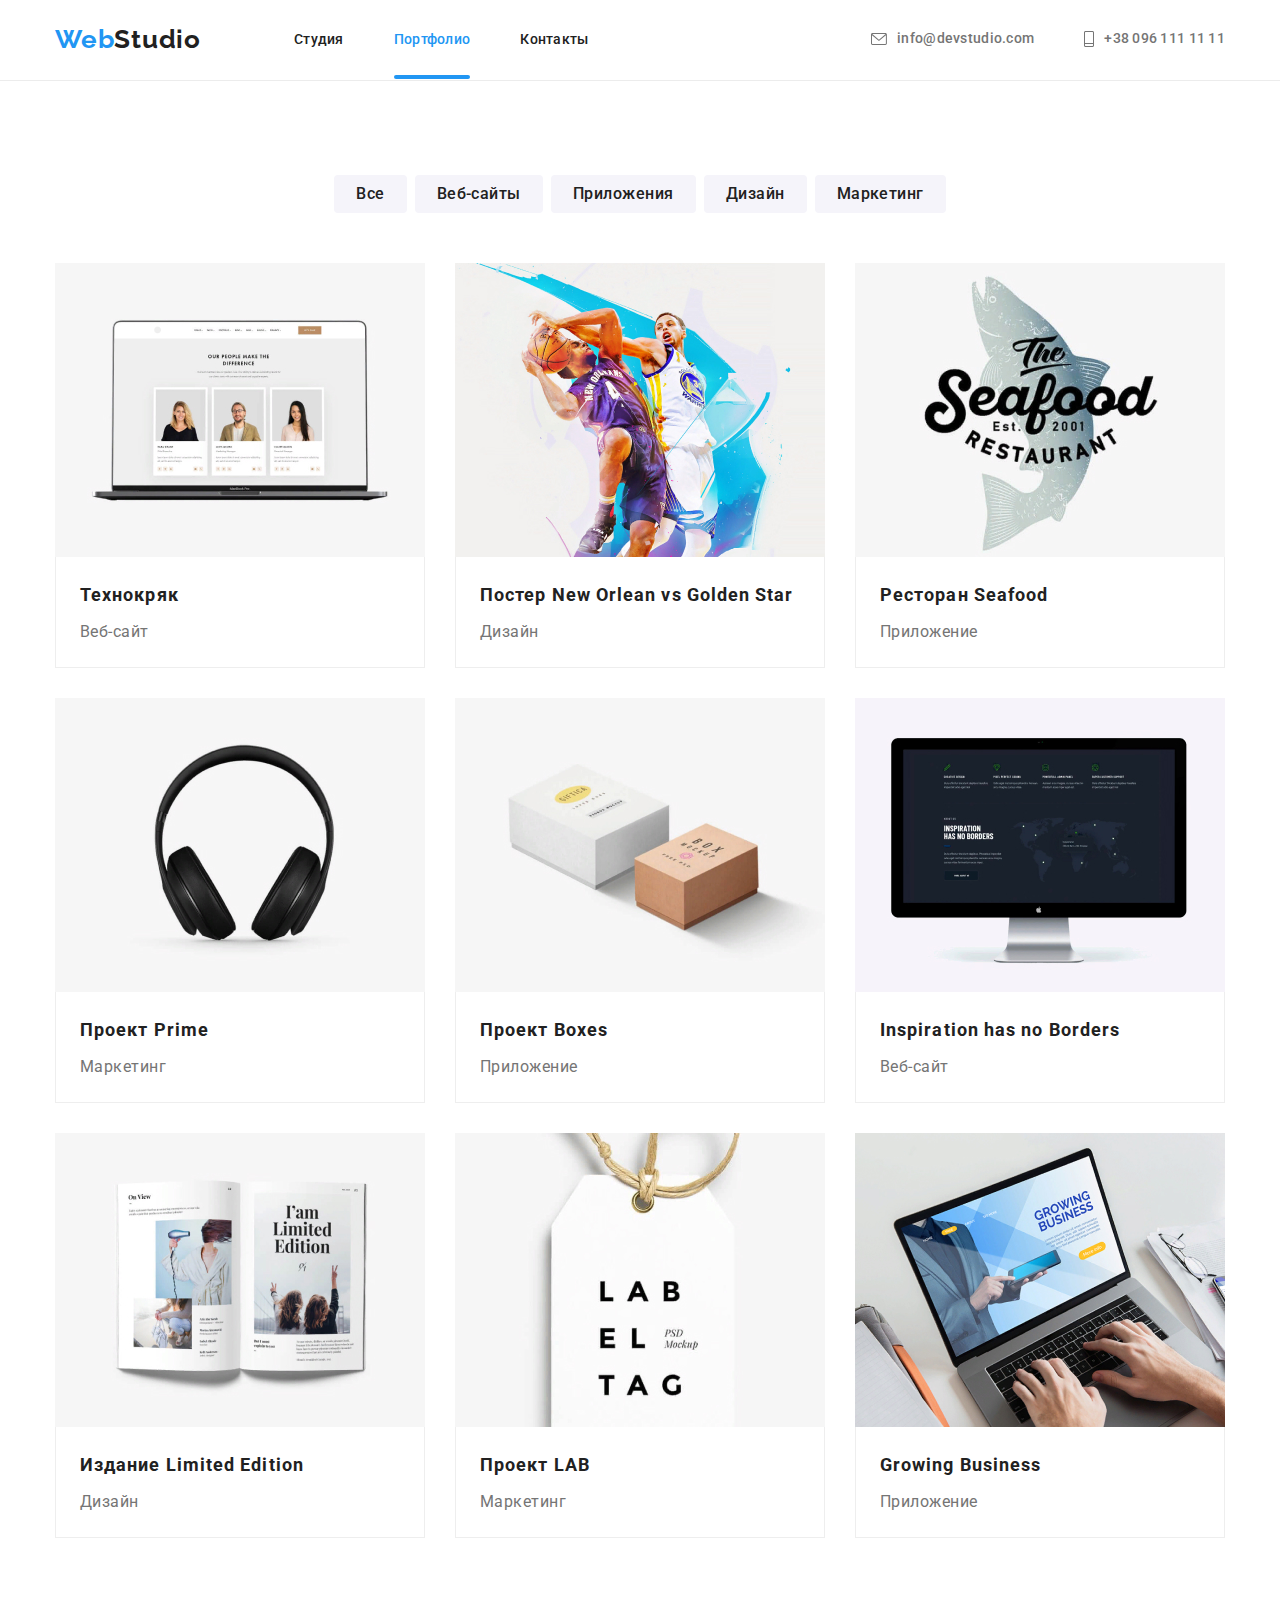
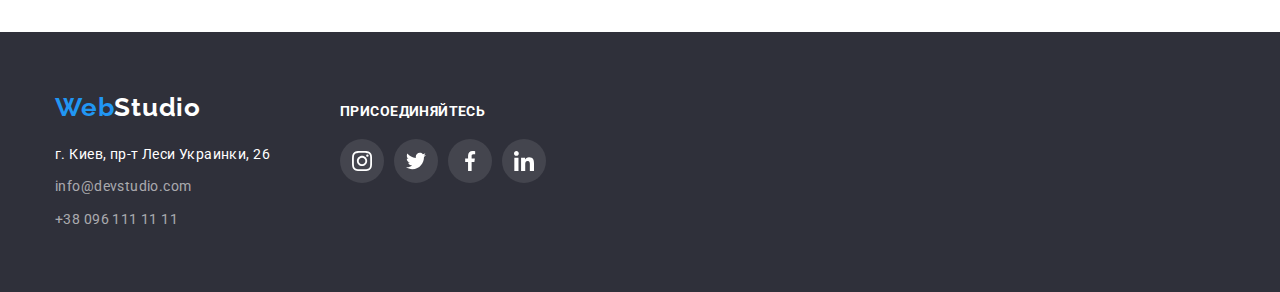
==== portfolio.html @ 7bdb6c8b "hw5" ====
<!DOCTYPE html>
<html lang="ru">

<head>
    <meta charset="UTF-8">
    <meta http-equiv="X-UA-Compatible" content="IE=edge">
    <meta name="viewport" content="width=device-width, initial-scale=1.0">
    <title>Web Studio (Version 2.1) - Figma</title>
    <link rel="stylesheet" href="./css/modern-normalize.css">
    <link rel="stylesheet" href="./css/reset.css">
    <link rel="stylesheet" href="./css/styles.css">
    <link href="https://fonts.googleapis.com">
    <link rel="preconnect" href="https://fonts.gstatic.com" crossorigin>
    <link
        href="https://fonts.googleapis.com/css2?family=Raleway:wght@700&family=Roboto:wght@400;500;700;900&display=swap"
        rel="stylesheet">
</head>

<body>
    <header class="header">
        <div class="container header-container">
            <a class="link" href="/"><span class="first-logo">Web</span><span class="header-logo">Studio</span></a>
            <!-- Навигация на другие страницы -->
            <nav class="site-nav">
                <ul class="list header-list">
                    <li class="header-item">
                        <a class="link header-link" href="index.html">Студия</a>
                    </li>
                    <li class="header-item">
                        <a class="link current header-link" href="portfolio.html">Портфолио</a>
                    </li>
                    <li class="header-item">
                        <a class="link header-link" href="/contact">Контакты</a>
                    </li>
                </ul>
            </nav>
            <ul class="list header-connect">

                <li class="header-item">
                    <a class="link header-tel contact-icon-item" href="info@devstudio.com">
                        <svg class="contact-email-icon" width="16" height="12">
                            <use href="./images/icons.svg#icon-email"></use>
                        </svg>info@devstudio.com</a>
                </li>
                <li class="header-item">
                    <a class="link  header-tel contact-icon-item" href="tel:+380961111111">
                        <svg class="contact-tel-icon" width="10" height="16">
                            <use href="./images/icons.svg#icon-tel"></use>
                        </svg> +38 096 111 11 11</a>
                </li>
            </ul>
        </div>
    </header>
        <main>
            <section class="section">
                <div class="container">
                    <h1 class="visually-hidden">Контент</h1>
                    <ul class="list header-container ul-btn">
                        <li class="button-item">
                            <button class="portfolio-btn" type="button">Все</button>
                        </li>
                        <li class="button-item">
                            <button class="portfolio-btn" type="button">Веб-сайты</button>
                        </li>
                        <li class="button-item">
                            <button class="portfolio-btn" type="button">Приложения</button>
                        </li>
                        <li class="button-item">
                            <button class="portfolio-btn" type="button">Дизайн</button>
                        </li>
                        <li class="button-item">
                            <button class="portfolio-btn" type="button">Маркетинг</button>
                        </li>
                    </ul>       
                    <ul class="list header-container">
                        <li class="portfolio-item">
                            <a class="portfolio-link link" href="">

                            <div class="portfolio-item-wrap">
                                <img src="./images/portfolio1.jpg" alt="фото веб-сайта Технокряк" width="370px">
                                <p class="portfolio-img-text">Технокряк это современная площадка распространения коронавируса.
                                    Компании используют эту платформу для цифрового
                                    шпионажа и атак на защищённые сервера конкурентов.
                                </p>
                            </div>
                            <div class="portfolio-pad">
                                <h2 class="portfolio-title">Технокряк</h2>
                                <p class="portfolio-description">Веб-сайт</p>
                            </div>
                            </a>
                        </li>
                        <li class="portfolio-item">
                            <a class="portfolio-link link" href="">
                            <div class="portfolio-item-wrap">
                                <img src="./images/portfolio2.jpg" alt="фото постера New Orlean vs Golden Star" width="370">
                                <p class="portfolio-img-text">Постер New Orlean vs Golden Star</p>
                            </div>
                            <div class="portfolio-pad">
                                <h2 class="portfolio-title">Постер New Orlean vs Golden Star</h2>
                                <p class="portfolio-description">Дизайн</p>
                            </div>
                            </a>
                        </li>
                        <li class="portfolio-item">
                            <a class="portfolio-link link" href="">
                            <div class="portfolio-item-wrap">
                                <img src="./images/portfolio3.jpg" alt="фото логотипа Ресторана" width="370">
                                <p class="portfolio-img-text">Ресторан Seafood</p>
                            </div>
                            <div class="portfolio-pad">
                            <h2 class="portfolio-title">Ресторан Seafood</h2>
                            <p class="portfolio-description" >Приложение</p>
                            </div>
                            </a>
                        </li>
                        <li class="portfolio-item">
                            <a class="portfolio-link link" href="">
                            <div class="portfolio-item-wrap">
                                <img src="./images/portfolio4.jpg" alt="фото наушников" width="370">
                                <p class="portfolio-img-text">Проект Prime</p>
                            </div>
                            <div class="portfolio-pad">
                                <h2 class="portfolio-title">Проект Prime</h2>
                                <p class="portfolio-description" >Маркетинг</p>
                            </div>
                            </a>
                        </li>
                        <li class="portfolio-item">
                            <a class="portfolio-link link" href="">
                            <div class="portfolio-item-wrap">
                                <img src="./images/portfolio5.jpg" alt="фото коробочек" width="370">
                                <p class="portfolio-img-text">Проект Boxes</p>
                            </div>
                            <div class="portfolio-pad">
                                <h2 class="portfolio-title">Проект Boxes</h2>
                                <p class="portfolio-description" >Приложение</p>
                            </div>
                            </a>
                        </li>
                        <li class="portfolio-item">
                            <a class="portfolio-link link" href="">
                            <div class="portfolio-item-wrap">
                                <img src="./images/portfolio6.jpg" alt="фото веб-сайта" width="370">
                                <p class="portfolio-img-text">Inspiration has no Borders</p>
                            </div>
                            <div class="portfolio-pad">
                                <h2 class="portfolio-title" lang="en">Inspiration has no Borders</h2>
                                <p class="portfolio-description">Веб-сайт</p>
                            </div>
                            </a>
                        </li>
                        <li class="portfolio-item">
                            <a class="portfolio-link link" href="">
                            <div class="portfolio-item-wrap">
                                <img src="./images/portfolio7.jpg" alt="фото журнала" width="370">
                                <p class="portfolio-img-text">Издание Limited Edition</p>
                            </div>
                            <div class="portfolio-pad">
                                <h2 class="portfolio-title">Издание Limited Edition</h2>
                                <p class="portfolio-description" >Дизайн</p>
                            </div>
                            </a>
                        </li>
                        <li class="portfolio-item">
                            <a class="portfolio-link link" href="">
                            <div class="portfolio-item-wrap">
                                <img src="./images/portfolio8.jpg" alt="фото логотипа проекта" width="370">
                                <p class="portfolio-img-text">Проект LAB</p>
                            </div>
                            <div class="portfolio-pad">
                                <h2 class="portfolio-title">Проект LAB</h2>
                                <p class="portfolio-description" >Маркетинг</p>
                            </div>
                            </a>    
                        </li>
                        <li class="portfolio-item">
                            <a class="portfolio-link link" href="">
                            <div class="portfolio-item-wrap">
                                <img src="./images/portfolio9.jpg" alt="фото печатуйших рук на нотбуке" width="370">
                                <p class="portfolio-img-text">Growing Business</p>
                            </div>
                            <div class="portfolio-pad">
                                <h2 class="portfolio-title" lang="en">Growing Business</h2>
                                <p class="portfolio-description">Приложение</p>
                            </div>
                            </a>   
                        </li>
                    </ul>
                 </div>
             </section>   
        </main>
    
        <footer class="foother">
            <div class="container foother-list header-list">
                <div>
                    <a class="link foother-margin" href="/"><span class="first-logo">Web</span><span
                            class="foother-logo">Studio</span></a>
                    <address>
                        <ul class="list foother-margin">
                            <li class="foother-item">
                                <a class="link foother-address" href="https://goo.gl/maps/ieKD5LUYVfnfS2iM7" target="_blank"
                                    rel="noopener noreferrer">г. Киев, пр-т Леси Украинки, 26
                                </a>
                            </li>
                            <li class="foother-item">
                                <a class="link foother-tel" href="mailto:info@devstudio.com">info@devstudio.com</a>
                            </li>
                            <li class="foother-item">
                                <a class="link foother-tel" href="tel:+380961111111">+38 096 111 11 11</a>
                            </li>
                        </ul>
                    </address>
                </div>
                <div class="foother-social-contacts">
                    <h2 class="foother-social-title">присоединяйтесь</h2>
                    <ul class="team-social-list list">
                        <li class="team-social-item">
                            <a href="" class="foother-social-link">
                                <svg class="team-social-icon" width="20" height="20">
                                    <use href="./images/icons.svg#icon-instagram"></use>
                                </svg>
                            </a>
                        </li>
                        <li class="team-social-item">
                            <a href="" class="foother-social-link">
                                <svg class="team-social-icon" width="20" height="20">
                                    <use href="./images/icons.svg#icon-twitter"></use>
                                </svg>
                            </a>
                        </li>
                        <li class="team-social-item">
                            <a href="" class="foother-social-link">
                                <svg class="team-social-icon" width="20" height="20">
                                    <use href="./images/icons.svg#icon-facebook"></use>
                                </svg>
                            </a>
                        </li>
                        <li class="team-social-item">
                            <a href="" class="foother-social-link">
                                <svg class="team-social-icon" width="20" height="20">
                                    <use href="./images/icons.svg#icon-linkedin"></use>
                                </svg>
                            </a>
                        </li>
                    </ul>
                </div>
        
        
            </div>
        </footer>
</body>
</html>
---- css/styles.css ----
:root {
  --body-text-color: #212121;
  --accent-color: #2196f3;
  --primary-white-color: #ffffff;
  --discription-color: #757575;
}

body {
  font-family: "Roboto", sans-serif;
  color: var(--body-text-color);
}

.list {
  list-style: none;
}

.link {
  text-decoration: none;
}

.header {
  background: var(--primary-white-color);
  padding-top: 24px;
  padding-bottom: 25px;
  border-bottom: 1px solid #ececec;
}

.header-list {
  display: flex;
}

.foother-list {
  align-items: baseline;
}

.header-container {
  display: flex;
  align-items: center;
  flex-wrap: wrap;
}

.header-connect {
  display: flex;
  align-items: center;
  margin-left: auto;
}

.container {
  width: 1200px;
  padding-left: 15px;
  padding-right: 15px;
  margin: 0 auto;
}

/*------------ logo-------------*/

.first-logo {
  font-family: "Raleway", sans-serif;
  font-weight: 700;
  font-size: 26px;
  line-height: 1.19;
  letter-spacing: 0.03em;
  color: var(--accent-color);
}

.header-logo {
  font-family: "Raleway", sans-serif;
  font-weight: 700;
  font-size: 26px;
  line-height: 1.19;
  letter-spacing: 0.03em;
  color: var(--body-text-color);  
}
.site-nav {
  margin-left: 93px;
  display: flex;
  align-items: center;
}

/*--------------HEADER-------------*/

.header-link {
  font-weight: 500;
  font-size: 14px;
  line-height: 1.14;
  letter-spacing: 0.02em;
  color: var(--body-text-color);
  transition: color 250ms linear;
  transition-timing-function: cubic-bezier(0.4, 0, 0.2, 1);
}

.header-item:not(:last-child) {
  margin-right: 50px;
}

.header-tel {
  font-weight: 500;
  font-size: 14px;
  line-height: 1.14;
  letter-spacing: 0.02em;
  color: var(--discription-color);
  transition: color 250ms linear;
  transition-timing-function: cubic-bezier(0.4, 0, 0.2, 1);
}

.foother-address:hover,
.foother-address:focus,
.foother-tel:hover,
.foother-tel:focus,
.header-tel:hover,
.header-link:hover,
.header-tel:focus,
.header-link:focus {
  color: var(--accent-color);
}

.current {
  color: var(--accent-color);
  position: relative;
}
.current::after {
  content: "";
  width: 100%;
  height: 4px;
  border-radius: 2px;
  position: absolute;
  background-color: var(--accent-color);
  left: 0;
  bottom: -32px;
}

.header-link:active {
  color: var(--accent-color);
}

/*----------------------hero-----------*/
.hero {
  background: #2f303a;
  padding: 200px 0px;
}

.hero-background {
  background-image: linear-gradient(
      rgba(47, 48, 58, 0.4),
      rgba(47, 48, 58, 0.4)
    ),
    url(../images/hero.jpg);
  background-repeat: no-repeat;
  background-position: center;
  background-size: cover;
  max-width: 1600px;
  margin: 0 auto;
}

.hero-btn {
  background: var(--accent-color);
  font-family: "Roboto", sans-serif;
  font-style: normal;
  font-weight: 700;
  font-size: 16px;
  line-height: 1.87;
  display: flex;
  align-items: center;
  text-align: center;
  letter-spacing: 0.06em;
  color: var(--primary-white-color);
  cursor: pointer;
  padding: 10px 32px;
  margin: 0 auto;
  border-width: 0;
  border-radius: 4px;
  transition: background-color 250ms linear, color 250ms linear;
  transition-timing-function: cubic-bezier(0.4, 0, 0.2, 1);
}

.hero-btn:hover {
  background-color: #188ce8;
}

.hero-title {
  font-weight: 900;
  font-size: 44px;
  line-height: 1.36;
  text-align: center;
  letter-spacing: 0.06em;
  text-transform: uppercase;
  color: var(--primary-white-color);
  max-width: 696px;
  margin: 0 auto;
  margin-bottom: 30px;
}

/*----------------- abaut -------------------*/
.section {
  padding-top: 94px;
  padding-bottom: 94px;
}

.section-icon {
  width: 270px;
  height: 120px;
  background: #f5f4fa;
  border-radius: 4px;
  display: flex;
  align-items: center;
  justify-content: center;
  margin-bottom: 30px;
}

.features-title {
  font-weight: 700;
  font-size: 14px;
  line-height: 1.14;
  letter-spacing: 0.03em;
  text-transform: uppercase;
  color: var(--body-text-color);
  margin-bottom: 10px;
}

.team-item:not(:last-child),
.section-item:not(:last-child) {
  margin-right: 30px;
}
.features-list {
  display: flex;
  flex-wrap: wrap;
  margin-left: -30px;
  margin-top: -30px;
}

.section-item {
  width: 370px;
  position: relative;
}
.occupation-text {
  position: absolute;
  padding: 27px;
  bottom: 0;
  right: 0;
  left: 0;
  background: rgba(47, 48, 58, 0.8);
  font-weight: 700;
  font-size: 14px;
  line-height: 16px;
  text-align: center;
  letter-spacing: 0.03em;
  text-transform: uppercase;

  color: #ffffff;
}

.features-item{
  flex-basis: calc(100% / 4 - 30px);
  margin-left: 30px;
  margin-top: 30px;
}

.features-text {
  font-weight: 400;
  font-size: 14px;
  line-height: 1.71;
  letter-spacing: 0.03em;
  color: var(--discription-color);
}

/*--------------- team/occupation -------------*/
.occupation {
  padding-top: 0px;
}
.team {
  background: #f5f4fa;
}

.section-title {
  font-weight: 700;
  font-size: 36px;
  line-height: 1.16;
  text-align: center;
  letter-spacing: 0.03em;
  color: var(--body-text-color);
  margin-bottom: 50px;
}

.team-member-item {
  padding-top: 30px;
  padding-bottom: 30px;
}

.team-member {
  font-weight: 500;
  font-size: 16px;
  line-height: 1.19; 
  text-align: center;
  letter-spacing: 0.03em;
  color: var(--body-text-color);
  margin-bottom: 10px;
}

.team-description {
  font-size: 16px;
  line-height: 1.19; 
  text-align: center;
  letter-spacing: 0.03em;
  color: var(--discription-color);
  margin-bottom: 16px;
}

.team-item {
  background: var(--primary-white-color);
  /* material shadow v1 */
  box-shadow: 0px 1px 3px rgba(0, 0, 0, 0.12), 0px 1px 1px rgba(0, 0, 0, 0.14),
    0px 2px 1px rgba(0, 0, 0, 0.2);
  border-radius: 0px 0px 4px 4px;
}

.team-social-list,
.client-social-list {
  display: flex;
  justify-content: center;
}

.team-social-item + .team-social-item {
  margin-left: 10px;
}

.team-social-link {
  width: 44px;
  height: 44px;
  background: var(--primary-white-color);
  display: flex;
  justify-content: center;
  align-items: center;
  border-radius: 50%;
  color: #afb1b8;
  transition: background-color 250ms linear, color 250ms linear;
  transition-timing-function: cubic-bezier(0.4, 0, 0.2, 1);
}
/*
.team-social-icon:hover,
.team-social-icon:focus {
  fill: var(--primary-white-color);
}*/

.team-social-icon {
  fill: currentColor;
}

.team-social-link:hover,
.team-social-link:focus {
  background-color: var(--accent-color);
  color: var(--primary-white-color);
}

/*.team-social-link:hover .team-social-icon,
.team-social-link:focus .team-social-icon {
  fill: var(--primary-white-color);

}*/

/*----------------clients----------------*/

.client-social-link {
  width: 170px;
  height: 92px;
  border: 1px solid #afb1b8;
  box-sizing: border-box;
  border-radius: 4px;
  display: flex;
  justify-content: center;
  align-items: center;
  color: #afb1b8;
  transition: border-color 250ms linear, color 250ms linear;
  transition-timing-function: cubic-bezier(0.4, 0, 0.2, 1);
}

.client-social-icon {
  fill: currentColor;
}

.client-social-link:hover,
.client-social-link:focus {
  color: var(--accent-color);
  border: 1px solid var(--accent-color);
}

.client-social-item + .client-social-item {
  margin-left: 30px;
}

/*--------------- foother -------------*/
.foother {
  padding-top: 60px;
  padding-bottom: 60px;
  background: #2f303a;
}

.foother-logo {
  font-family: "Raleway", sans-serif;
  font-weight: 700;
  font-size: 26px;
  line-height: 1.19;
  letter-spacing: 0.03em;
  color: var(--primary-white-color);
}

.foother-address {
  font-style: normal;
  font-size: 14px;
  line-height: 1.71;
  letter-spacing: 0.03em;
  color: var(--primary-white-color);
  transition: color 250ms linear;
  transition-timing-function: cubic-bezier(0.4, 0, 0.2, 1);
}

.foother-tel {
  font-style: normal;
  font-size: 14px;
  line-height: 1.71;
  letter-spacing: 0.03em;
  color: rgba(255, 255, 255, 0.6);
  transition: color 250ms linear;
  transition-timing-function: cubic-bezier(0.4, 0, 0.2, 1);
}

.foother-item:not(:last-child) {
  margin-bottom: 9px;
}

.foother-margin {
  margin-top: 20px;
}

/*-------------portfolio-----------*/

.portfolio-title {
  font-weight: 700;
  font-size: 18px;
  line-height: 2;
  letter-spacing: 0.06em;
  color: var(--body-text-color);
  margin-bottom: 4px;
}

.portfolio-item:not(:nth-child(3n)) {
  margin-right: 30px;
}

.portfolio-link {
  display: flex;
  flex-direction: column;
  height: 100%;
}

.portfolio-link:hover,
.portfolio-link:focus {
  box-shadow: 0px 1px 1px rgba(0, 0, 0, 0.12), 0px 4px 4px rgba(0, 0, 0, 0.06),
    1px 4px 6px rgba(0, 0, 0, 0.16);
}

.portfolio-pad {
  padding: 20px 24px;  
  border: 1px solid #eeeeee;
  border-top: none; 
}

.portfolio-item {
  background: var(--primary-white-color);  
  width: 370px;
  transition: box-shadow 250ms linear, color 250ms linear;
  transition-timing-function: cubic-bezier(0.4, 0, 0.2, 1);
  position: relative;
}

.portfolio-item:hover .portfolio-img-text {
  transform: translateY(0);
}

.portfolio-item-wrap {
  position: relative;
  overflow: hidden;
}

.portfolio-img-text {
  position: absolute;
  top: 0;
  right: 0;
  left: 0;
  font-weight: 400;
  font-size: 18px;
  line-height: 1.5;
  padding: 63px 24px;
  letter-spacing: 0.03em;
  height: 100%;
  background: rgba(33, 150, 243, 0.9);
  color: var(--primary-white-color);
  transform: translateY(100%);
  transition: transform 250ms linear;
  transition-timing-function: cubic-bezier(0.4, 0, 0.2, 1);
}

.portfolio-item:not(:nth-child(n + 7)) {
  margin-bottom: 30px;
}

.portfolio-description {
  font-size: 16px;
  line-height: 1.87;
  letter-spacing: 0.03em;
  color: var(--discription-color);
}

.portfolio-btn {
  background: #f5f4fa;
  border-radius: 4px;
  font-family: "Roboto", sans-serif;
  font-weight: 500;
  border-width: 0;
  font-size: 16px;
  line-height: 1.62;
  text-align: center;
  letter-spacing: 0.03em;
  color: var(--body-text-color);
  cursor: pointer;
  padding: 6px 22px;
  transition: box-shadow 250ms linear, background-color 250ms linear,
    color 250ms linear;
  transition-timing-function: cubic-bezier(0.4, 0, 0.2, 1);
}

.ul-btn {
  justify-content: center;
  margin-bottom: 50px;
}
.portfolio-btn:hover,
.portfolio-btn:focus {
  cursor: pointer;
  color: var(--primary-white-color);
  background: var(--accent-color);
  box-shadow: 0px 3px 1px rgba(0, 0, 0, 0.1), 0px 1px 2px rgba(0, 0, 0, 0.08),
    0px 2px 2px rgba(0, 0, 0, 0.12);
    
}
.contact-tel-icon {
  fill: currentColor;
  margin-right: 10px;
  width: 10px;
  height: 16px;
  align-items: center;
}

.contact-email-icon {
  fill: currentColor;
  margin-right: 10px;
  width: 16px;
  height: 12px;
  align-items: center;
}

.contact-icon-item {
  display: flex;
  align-items: center;
  justify-content: center;
}

.foother-social-title {
  font-family: Roboto;
  font-style: normal;
  font-weight: bold;
  font-size: 14px;
  line-height: 16px;
  letter-spacing: 0.03em;
  text-transform: uppercase;
  color: #ffffff;
  margin-bottom: 20px;
}

.foother-social-contacts {
  margin-left: 70px;
}

.foother-social-link {
  width: 44px;
  height: 44px;
  background: rgba(255, 255, 255, 0.1);
  display: flex;
  justify-content: center;
  align-items: center;
  border-radius: 50%;
  color: var(--primary-white-color);
  transition: background-color 250ms linear, color 250ms linear;
  transition-timing-function: cubic-bezier(0.4, 0, 0.2, 1);
}

.foother-social-link:hover,
.foother-social-link:focus {
  background-color: var(--accent-color);
}

.backdrop {
  position: fixed;
  top: 0;
  width: 100vw;
  height: 100vh;
  background-color: rgba(0, 0, 0, 0.2);
  transition: opacity 500ms, visibility 500ms;

  /*display: flex;
  align-items: center;
  justify-content: center;*/
}

.backdrop.is-hidden .modal {
  transform: scale(0.5);
}

.modal {
  width: 528px;
  min-height: 581px;
  background-color: var(--primary-white-color);
  border-radius: 4px;
  position: absolute;
  top: 50%;
  left: 50%;
  box-shadow: 0px 1px 3px rgba(0, 0, 0, 0.12), 0px 1px 1px rgba(0, 0, 0, 0.14),
    0px 2px 1px rgba(0, 0, 0, 0.2);
  transform: translate(-50%, -50%) scale(1);
  transition: transform 500ms;
}

.modal-close {
  width: 30px;
  height: 30px;
  border-radius: 50%;
  background: #ffffff;
  border: 1px solid rgba(0, 0, 0, 0.1);
  background-color: transparent;
  display: flex;
  align-items: center;
  justify-content: center;
  position: absolute;
  top: 8px;
  right: 8px;
  color: #000000;
  padding: 0;
}

.icon-Vector {
  fill: currentColor;
  width: 11px;
  height: 11px;
}

.is-hidden {
  opacity: 0;
  pointer-events: none;
  visibility: hidden;
}
.button-item:not(:last-child) {
  margin-right: 8px
 }

 .visually-hidden {
  position: absolute;
  width: 1px;
  height: 1px;
  margin: -1px;
  border: 0;
  padding: 0;
  clip: rect(0 0 0 0);
  overflow: hidden;
}
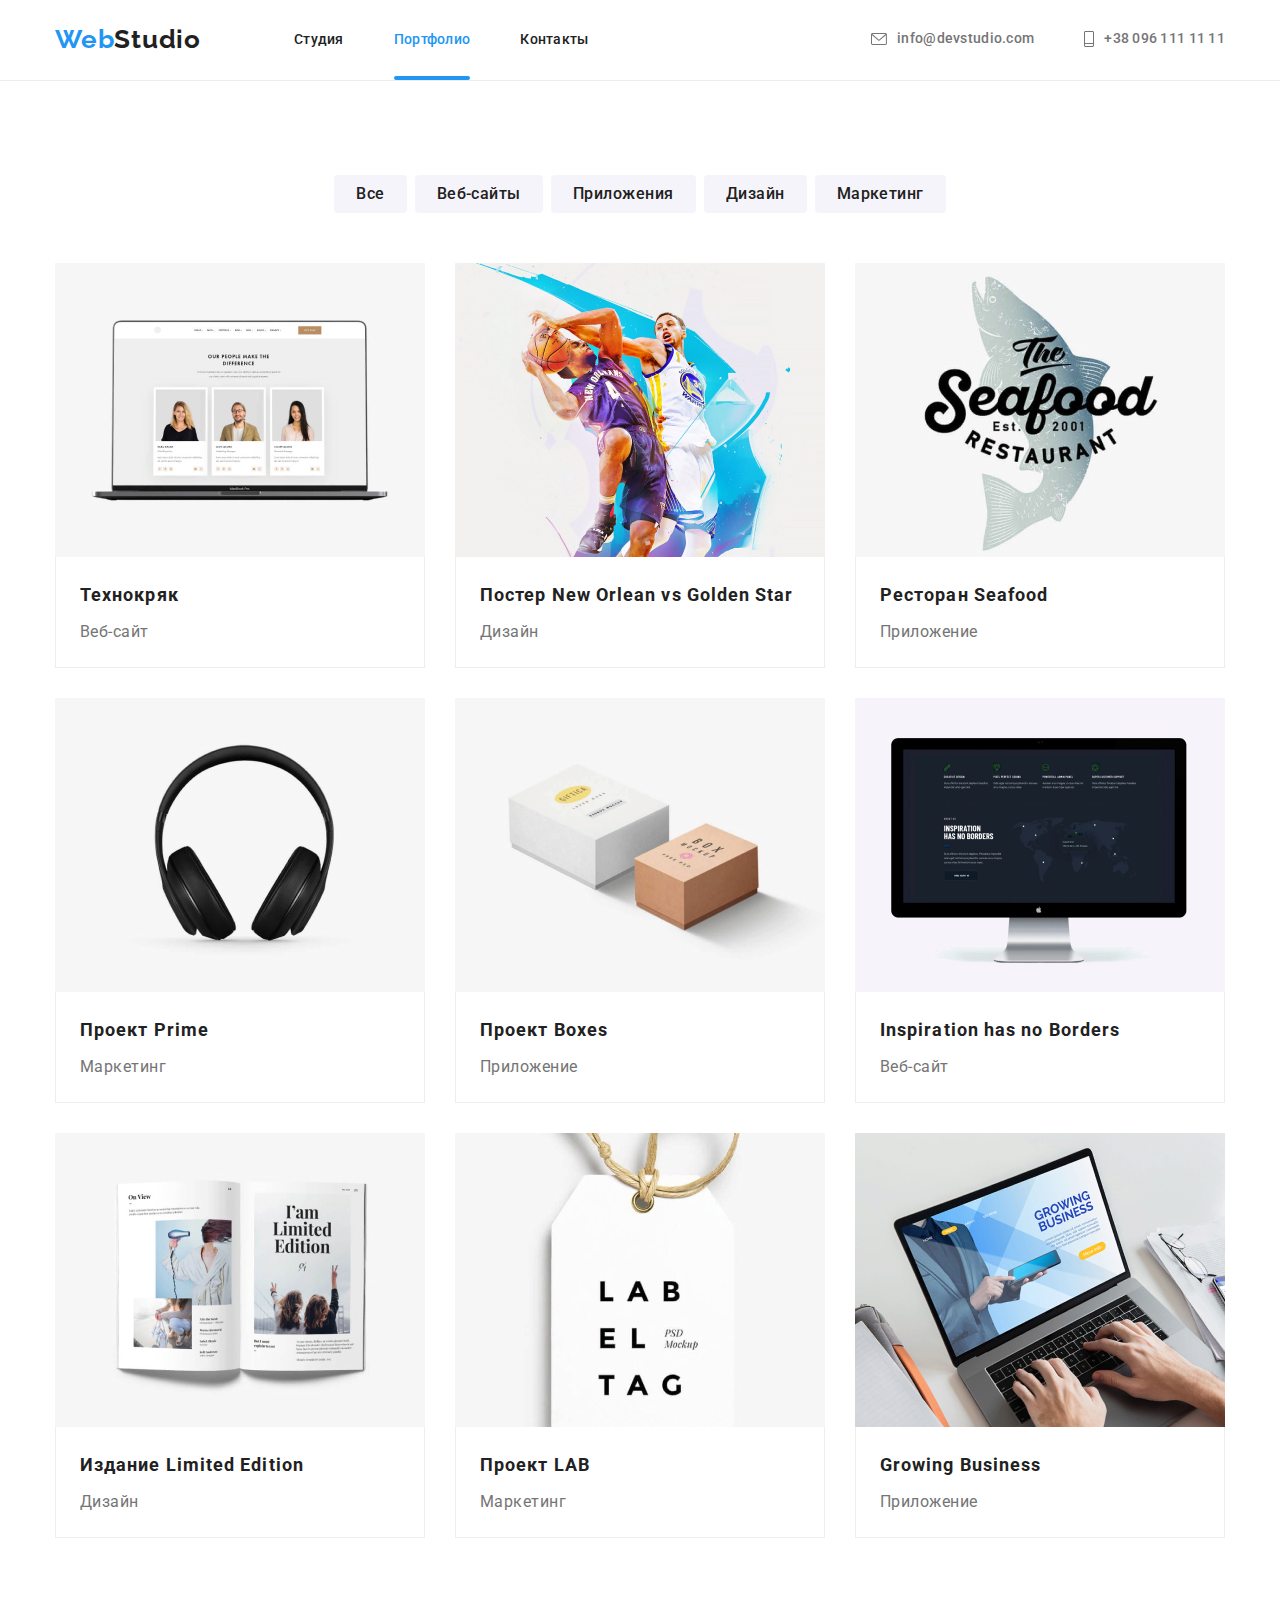
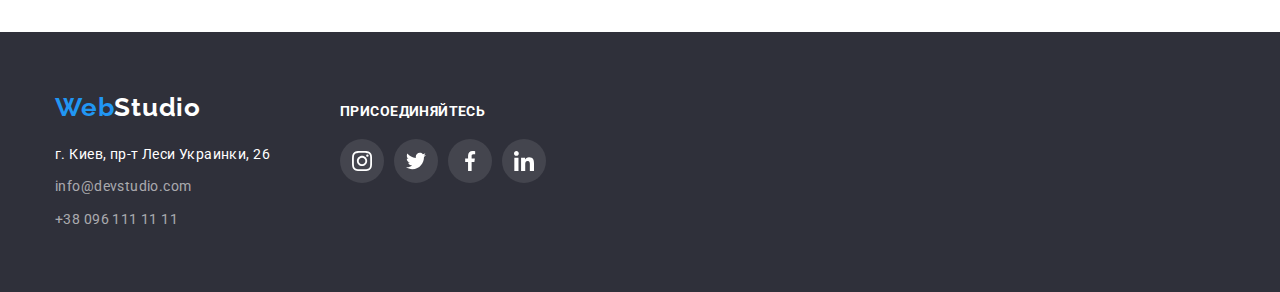
==== commit e67774e3: "d" ====
--- a/portfolio.html
+++ b/portfolio.html
@@ -193,10 +193,10 @@
         <footer class="foother">
             <div class="container foother-list header-list">
                 <div>
-                    <a class="link foother-margin" href="/"><span class="first-logo">Web</span><span
+                    <a class="link " href="/"><span class="first-logo">Web</span><span
                             class="foother-logo">Studio</span></a>
-                    <address>
-                        <ul class="list foother-margin">
+                    <address class="foother-margin">
+                        <ul class="list ">
                             <li class="foother-item">
                                 <a class="link foother-address" href="https://goo.gl/maps/ieKD5LUYVfnfS2iM7" target="_blank"
                                     rel="noopener noreferrer">г. Киев, пр-т Леси Украинки, 26
--- a/css/styles.css
+++ b/css/styles.css
@@ -126,7 +126,7 @@
   position: absolute;
   background-color: var(--accent-color);
   left: 0;
-  bottom: -32px;
+  bottom: -33px;
 }
 
 .header-link:active {
